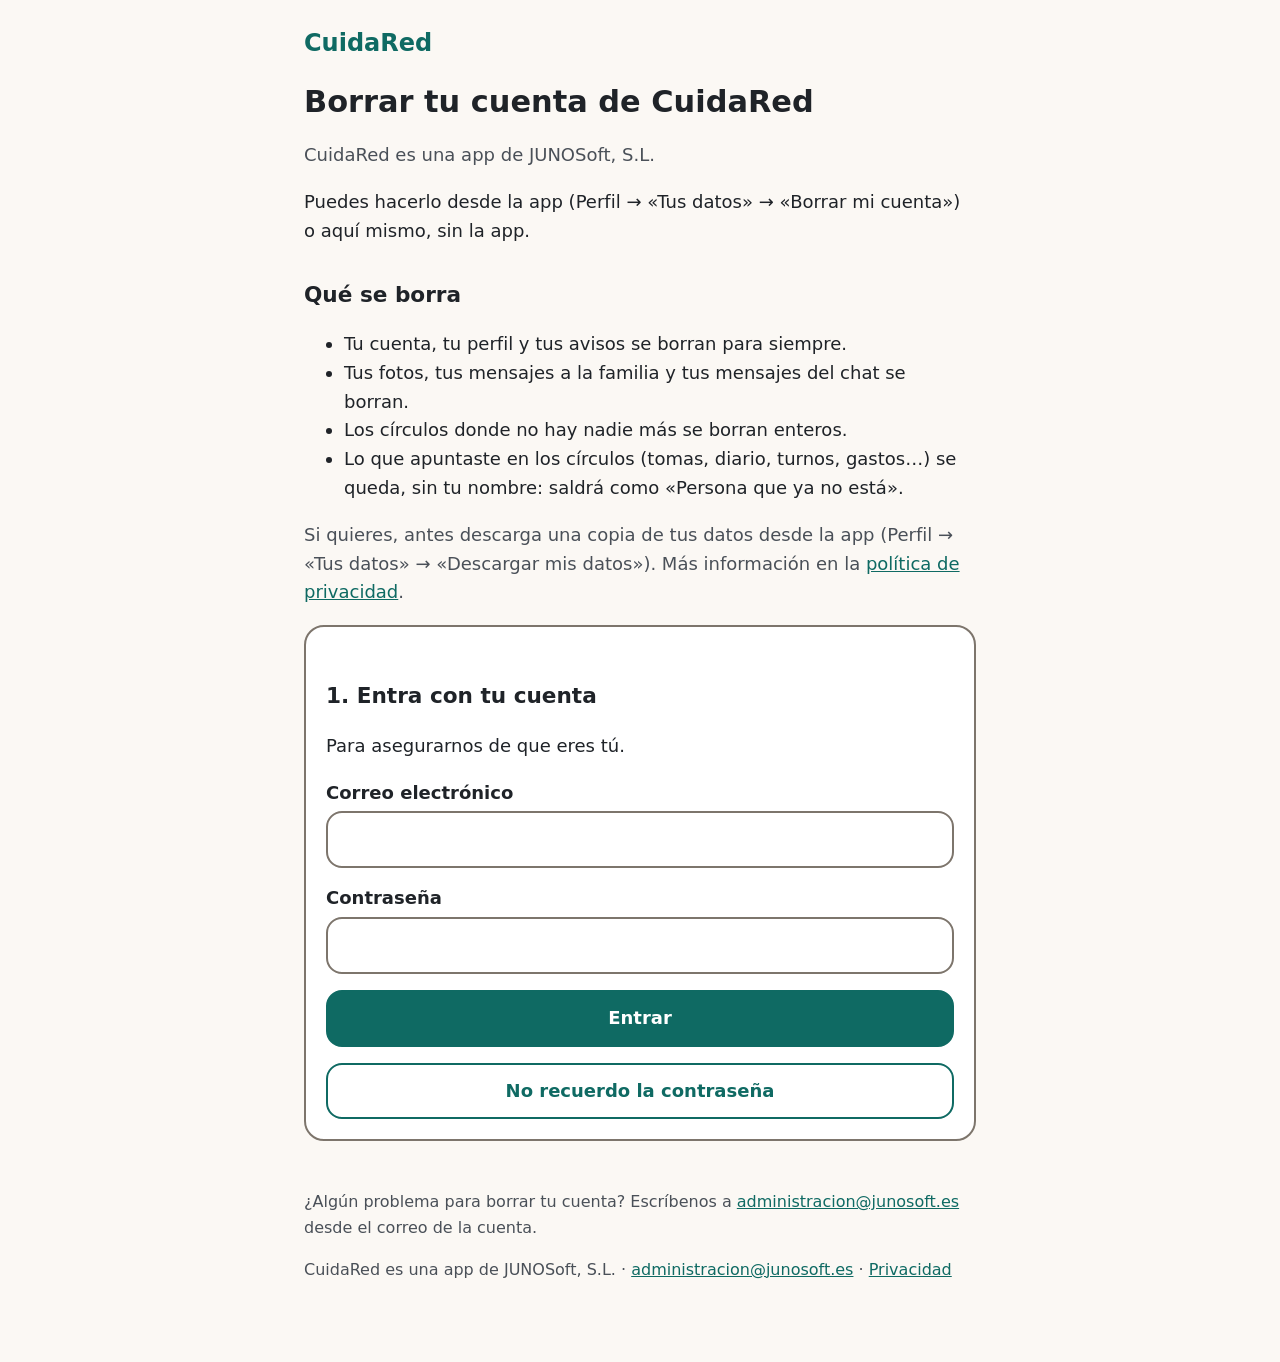
==== borrar-cuenta.html @ 1af5c9a7 "Páginas públicas de CuidaRed: privacidad y borrar la cuenta" ====
<!doctype html>
<html lang="es">
<head>
  <meta charset="utf-8">
  <meta name="viewport" content="width=device-width, initial-scale=1">
  <title>Borrar tu cuenta · CuidaRed</title>
  <meta name="description" content="Cómo borrar tu cuenta de CuidaRed y tus datos, con la app o desde esta página.">
  <meta name="referrer" content="no-referrer">
  <link rel="stylesheet" href="estilo.css">
</head>
<body>
  <main>
    <header class="marca"><a href="./">CuidaRed</a></header>
    <h1>Borrar tu cuenta de CuidaRed</h1>
    <p class="muted">CuidaRed es una app de JUNOSoft, S.L.</p>

    <p>Puedes hacerlo desde la app (Perfil → «Tus datos» → «Borrar mi cuenta») o aquí mismo, sin la app.</p>

    <h2>Qué se borra</h2>
    <ul>
      <li>Tu cuenta, tu perfil y tus avisos se borran para siempre.</li>
      <li>Tus fotos, tus mensajes a la familia y tus mensajes del chat se borran.</li>
      <li>Los círculos donde no hay nadie más se borran enteros.</li>
      <li>Lo que apuntaste en los círculos (tomas, diario, turnos, gastos…) se queda, sin tu nombre: saldrá como «Persona que ya no está».</li>
    </ul>
    <p class="muted">Si quieres, antes descarga una copia de tus datos desde la app (Perfil → «Tus datos» → «Descargar mis datos»). Más información en la <a href="privacidad.html">política de privacidad</a>.</p>

    <section class="tarjeta" aria-labelledby="entrar-titulo">
      <h2 id="entrar-titulo">1. Entra con tu cuenta</h2>
      <p>Para asegurarnos de que eres tú.</p>

      <form id="con-contrasena" novalidate>
        <label for="correo">Correo electrónico</label>
        <input id="correo" type="email" autocomplete="email" required>
        <label for="contrasena">Contraseña</label>
        <input id="contrasena" type="password" autocomplete="current-password" required>
        <button type="submit">Entrar</button>
        <button type="button" class="secundario" id="olvidada">No recuerdo la contraseña</button>
      </form>

      <form id="con-codigo" hidden novalidate>
        <p>Te enviamos un código de 6 cifras a tu correo.</p>
        <label for="correo-codigo">Correo electrónico</label>
        <input id="correo-codigo" type="email" autocomplete="email" required>
        <button type="button" id="enviar-codigo">Enviar el código</button>
        <div id="paso-codigo" hidden>
          <label for="codigo">Código del correo</label>
          <input id="codigo" type="text" inputmode="numeric" autocomplete="one-time-code" maxlength="6" required>
          <button type="submit">Entrar con el código</button>
        </div>
        <button type="button" class="secundario" id="volver-contrasena">Entrar con la contraseña</button>
      </form>
    </section>

    <section class="tarjeta" id="confirmar" hidden aria-labelledby="confirmar-titulo">
      <h2 id="confirmar-titulo" tabindex="-1">2. Confirma el borrado</h2>
      <p>Vas a borrar la cuenta <strong id="cuenta"></strong>.</p>
      <label class="casilla"><input type="checkbox" id="entiendo"> Entiendo que se borra para siempre y no se puede deshacer.</label>
      <button type="button" class="peligro" id="borrar">Sí, borrar mi cuenta para siempre</button>
      <button type="button" class="secundario" id="cancelar">No, volver</button>
    </section>

    <div id="mensaje" class="mensaje" role="alert" aria-live="assertive" tabindex="-1" hidden></div>

    <footer class="muted"><p>¿Algún problema para borrar tu cuenta? Escríbenos a <a href="mailto:administracion@junosoft.es">administracion@junosoft.es</a> desde el correo de la cuenta.</p><p>CuidaRed es una app de JUNOSoft, S.L. · <a href="mailto:administracion@junosoft.es">administracion@junosoft.es</a> · <a href="privacidad.html">Privacidad</a></p></footer>
  </main>
  <script src="config.js"></script>
  <script src="vendor/supabase-2.118.0.js"></script>
  <script src="borrar-cuenta.js"></script>
</body>
</html>
---- estilo.css ----
/* Misma paleta que la app (src/theme/colors.ts). Sin fuentes externas: la del sistema. */
:root {
  --background: #fbf8f4;
  --surface: #ffffff;
  --text: #1f2328;
  --text-muted: #4a5058;
  --primary: #0f6a63;
  --on-primary: #ffffff;
  --primary-soft: #dcefec;
  --accent: #8e3b6e;
  --border-strong: #7d756c;
  --danger: #b42318;
  --success: #1d6b3a;
  color-scheme: light dark;
}
@media (prefers-color-scheme: dark) {
  :root {
    --background: #14171a;
    --surface: #1e2226;
    --text: #f2efea;
    --text-muted: #c2c7cd;
    --primary: #5cc8bc;
    --on-primary: #0b2b28;
    --primary-soft: #173b38;
    --accent: #e59bc8;
    --border-strong: #808a94;
    --danger: #ff8a80;
    --success: #6fd08c;
  }
}
* { box-sizing: border-box; }
body {
  margin: 0;
  background: var(--background);
  color: var(--text);
  font: 1.125rem/1.6 system-ui, -apple-system, "Segoe UI", Roboto, sans-serif;
}
main { max-width: 44rem; margin: 0 auto; padding: 1.5rem 1rem 4rem; }
header.marca { display: flex; align-items: center; gap: 0.75rem; margin-bottom: 1rem; }
header.marca a { color: var(--primary); font-weight: 700; font-size: 1.5rem; text-decoration: none; }
h1 { font-size: 1.9rem; line-height: 1.25; }
h2 { font-size: 1.35rem; margin-top: 2rem; }
a { color: var(--primary); }
.muted { color: var(--text-muted); }
.aviso { background: var(--primary-soft); border-radius: 1rem; padding: 1rem 1.25rem; }
.tarjeta { background: var(--surface); border: 2px solid var(--border-strong); border-radius: 1.25rem; padding: 1.25rem; margin: 1rem 0; }
label { display: block; font-weight: 700; margin: 1rem 0 0.25rem; }
input[type="email"], input[type="password"], input[type="text"] {
  width: 100%; min-height: 3.5rem; padding: 0.75rem 1rem; font: inherit; color: var(--text);
  background: var(--surface); border: 2px solid var(--border-strong); border-radius: 1rem;
}
.casilla { display: flex; gap: 0.75rem; align-items: flex-start; margin: 1rem 0; font-weight: 400; }
.casilla input { width: 1.75rem; height: 1.75rem; margin-top: 0.15rem; flex: none; }
button {
  display: block; width: 100%; min-height: 3.5rem; margin-top: 1rem; padding: 0.75rem 1.5rem; font: inherit; font-weight: 700;
  border-radius: 1rem; border: 2px solid var(--primary); background: var(--primary); color: var(--on-primary); cursor: pointer;
}
button.secundario { background: transparent; color: var(--primary); }
button.peligro { background: var(--danger); border-color: var(--danger); color: #fff; }
button:disabled { opacity: 0.6; cursor: wait; }
:focus-visible { outline: 3px solid var(--accent); outline-offset: 3px; }
.mensaje { border-radius: 1rem; padding: 1rem 1.25rem; margin-top: 1rem; border: 2px solid; }
.mensaje.error { border-color: var(--danger); color: var(--danger); }
.mensaje.ok { border-color: var(--success); color: var(--success); }
[hidden] { display: none !important; }
footer { margin-top: 3rem; font-size: 1rem; }
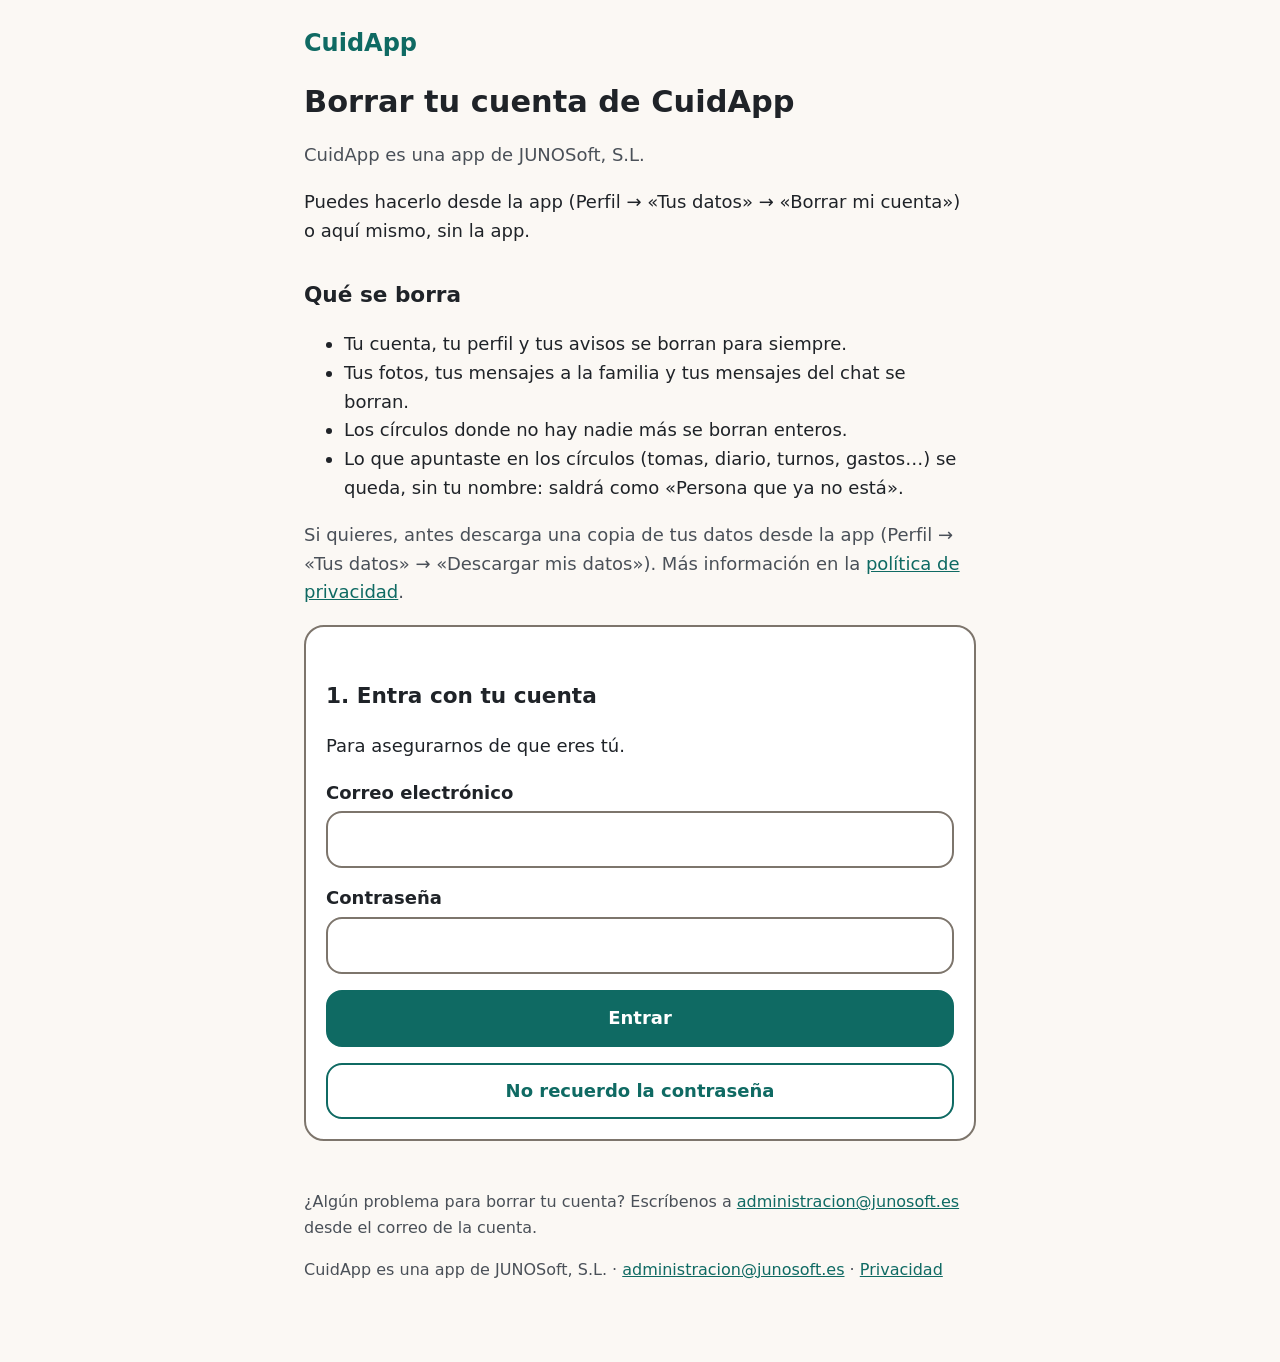
==== commit 67512f3c: "Actualiza las páginas públicas de CuidApp" ====
--- a/borrar-cuenta.html
+++ b/borrar-cuenta.html
@@ -3,16 +3,16 @@
 <head>
   <meta charset="utf-8">
   <meta name="viewport" content="width=device-width, initial-scale=1">
-  <title>Borrar tu cuenta · CuidaRed</title>
-  <meta name="description" content="Cómo borrar tu cuenta de CuidaRed y tus datos, con la app o desde esta página.">
+  <title>Borrar tu cuenta · CuidApp</title>
+  <meta name="description" content="Cómo borrar tu cuenta de CuidApp y tus datos, con la app o desde esta página.">
   <meta name="referrer" content="no-referrer">
   <link rel="stylesheet" href="estilo.css">
 </head>
 <body>
   <main>
-    <header class="marca"><a href="./">CuidaRed</a></header>
-    <h1>Borrar tu cuenta de CuidaRed</h1>
-    <p class="muted">CuidaRed es una app de JUNOSoft, S.L.</p>
+    <header class="marca"><a href="./">CuidApp</a></header>
+    <h1>Borrar tu cuenta de CuidApp</h1>
+    <p class="muted">CuidApp es una app de JUNOSoft, S.L.</p>
 
     <p>Puedes hacerlo desde la app (Perfil → «Tus datos» → «Borrar mi cuenta») o aquí mismo, sin la app.</p>
 
@@ -62,7 +62,7 @@
 
     <div id="mensaje" class="mensaje" role="alert" aria-live="assertive" tabindex="-1" hidden></div>
 
-    <footer class="muted"><p>¿Algún problema para borrar tu cuenta? Escríbenos a <a href="mailto:administracion@junosoft.es">administracion@junosoft.es</a> desde el correo de la cuenta.</p><p>CuidaRed es una app de JUNOSoft, S.L. · <a href="mailto:administracion@junosoft.es">administracion@junosoft.es</a> · <a href="privacidad.html">Privacidad</a></p></footer>
+    <footer class="muted"><p>¿Algún problema para borrar tu cuenta? Escríbenos a <a href="mailto:administracion@junosoft.es">administracion@junosoft.es</a> desde el correo de la cuenta.</p><p>CuidApp es una app de JUNOSoft, S.L. · <a href="mailto:administracion@junosoft.es">administracion@junosoft.es</a> · <a href="privacidad.html">Privacidad</a></p></footer>
   </main>
   <script src="config.js"></script>
   <script src="vendor/supabase-2.118.0.js"></script>
